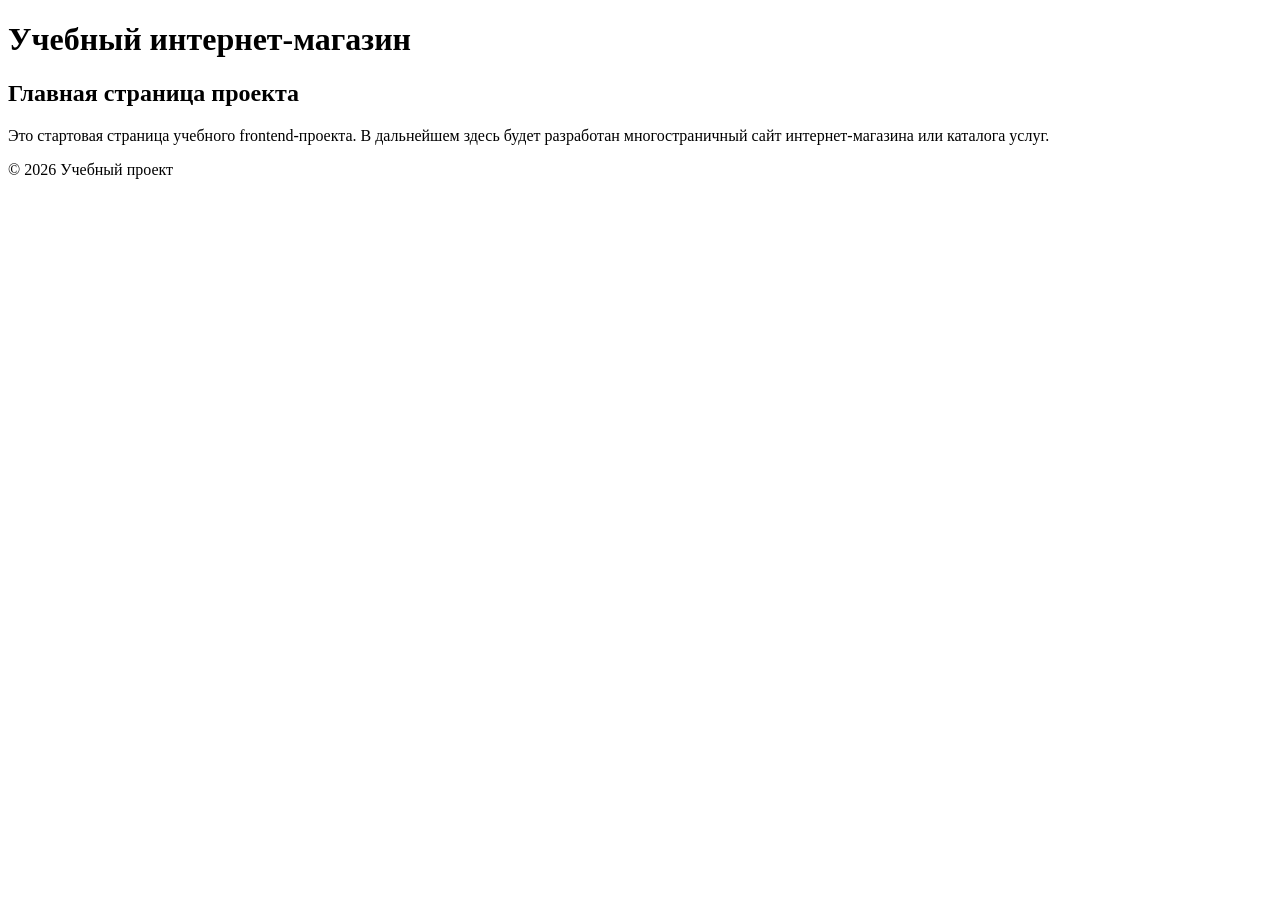
==== index.html @ 13e66a36 "feat: initialize frontend project structure" ====
<!DOCTYPE html>
<html lang="ru">
<head>
  <meta charset="UTF-8">
  <meta name="viewport" content="width=device-width, initial-scale=1.0">
  <title>Каталог товаров</title>
  <link rel="stylesheet" href="css/style.css">
</head>
<body>
  <header>
    <h1>Учебный интернет-магазин</h1>
  </header>

  <main>
    <section>
      <h2>Главная страница проекта</h2>
      <p>
        Это стартовая страница учебного frontend-проекта.
        В дальнейшем здесь будет разработан многостраничный сайт
        интернет-магазина или каталога услуг.
      </p>
    </section>
  </main>

  <footer>
    <p>&copy; 2026 Учебный проект</p>
  </footer>
</body>
</html>
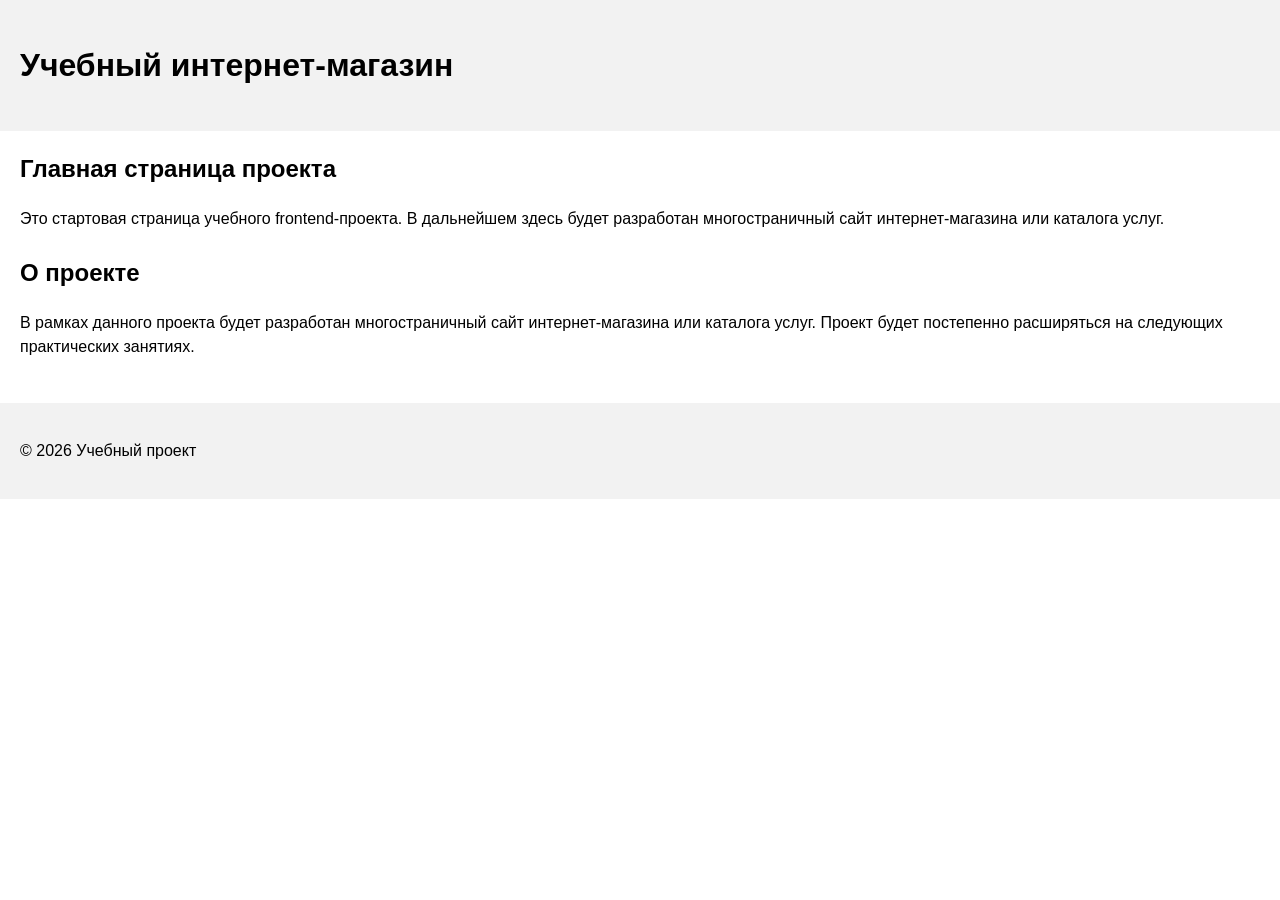
==== commit 312c53a6: "feat: add project description section" ====
--- a/index.html
+++ b/index.html
@@ -20,6 +20,14 @@
         интернет-магазина или каталога услуг.
       </p>
     </section>
+    <section>
+        <h2>О проекте</h2>
+        <p>
+            В рамках данного проекта будет разработан многостраничный сайт
+            интернет-магазина или каталога услуг. Проект будет постепенно
+            расширяться на следующих практических занятиях.
+        </p>
+    </section>
   </main>
 
   <footer>
--- a/css/style.css
+++ b/css/style.css
@@ -0,0 +1,27 @@
+body {
+  margin: 0;
+  font-family: Arial, sans-serif;
+  line-height: 1.5;
+}
+
+header,
+main,
+footer {
+  padding: 20px;
+}
+
+header {
+  background-color: #f2f2f2;
+}
+
+footer {
+  background-color: #f2f2f2;
+}
+
+section {
+  margin-bottom: 24px;
+}
+
+section h2 {
+  margin-top: 0;
+}
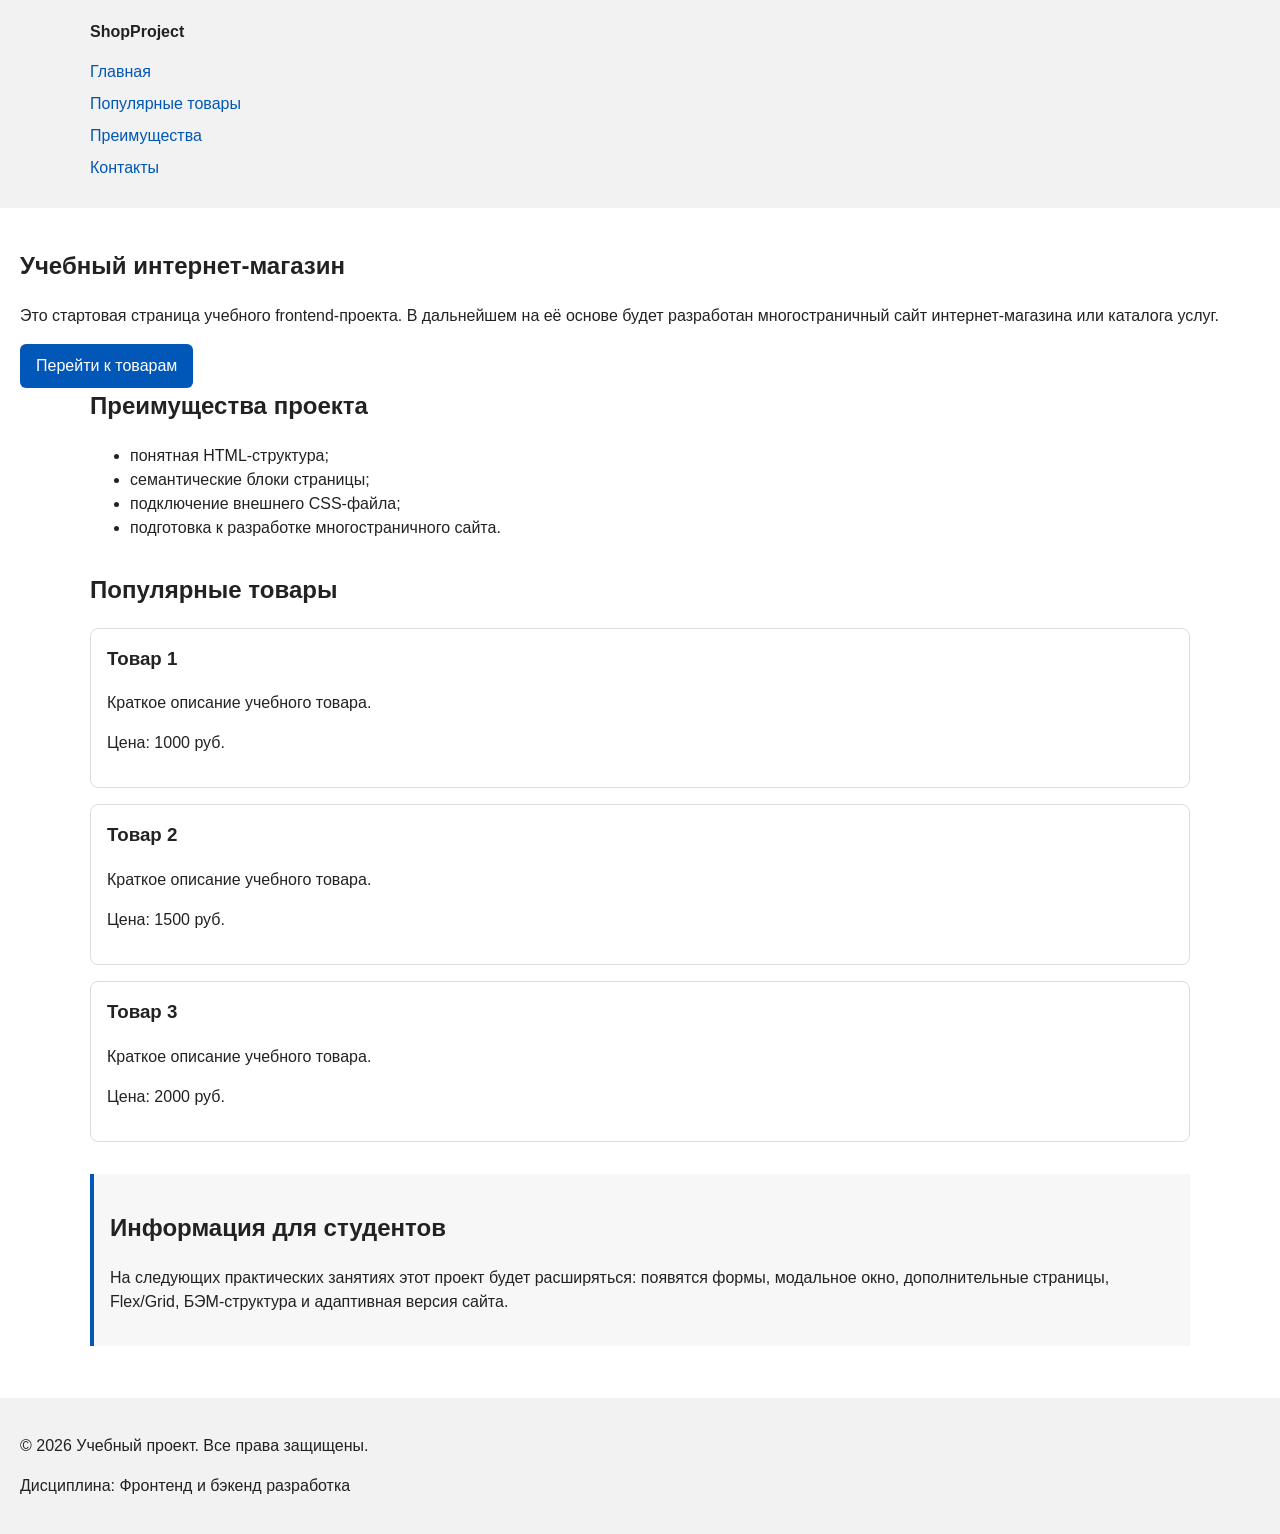
==== commit 35fc051a: "feat: add semantic HTML structure and base CSS styles" ====
--- a/index.html
+++ b/index.html
@@ -8,30 +8,73 @@
 </head>
 <body>
   <header>
-    <h1>Учебный интернет-магазин</h1>
+    <div class="site-header">
+        <a class="site-logo" href="index.html">ShopProject</a>
+
+        <nav class="site-nav" aria-label="Основная навигация">
+            <ul class="site-nav__list">
+                <li><a href="index.html">Главная</a></li>
+                <li><a href="#popular">Популярные товары</a></li>
+                <li><a href="#advantages">Преимущества</a></li>
+                <li><a href="#contacts">Контакты</a></li>
+            </ul>
+        </nav>
+    </div>
   </header>
+ 
+  <main>
+    <section class="hero">
+        <h1>Учебный интернет-магазин</h1>
+        <p>
+            Это стартовая страница учебного frontend-проекта.
+            В дальнейшем на её основе будет разработан многостраничный сайт
+            интернет-магазина или каталога услуг.
+        </p>
+        <a class="button" href="#popular">Перейти к товарам</a>
+    </section>
+    <section class="section" id="advantages">
+        <h2>Преимущества проекта</h2>
 
-  <main>
-    <section>
-      <h2>Главная страница проекта</h2>
-      <p>
-        Это стартовая страница учебного frontend-проекта.
-        В дальнейшем здесь будет разработан многостраничный сайт
-        интернет-магазина или каталога услуг.
-      </p>
+        <ul class="advantages-list">
+            <li>понятная HTML-структура;</li>
+            <li>семантические блоки страницы;</li>
+            <li>подключение внешнего CSS-файла;</li>
+            <li>подготовка к разработке многостраничного сайта.</li>
+        </ul>
     </section>
-    <section>
-        <h2>О проекте</h2>
+    <section class="section" id="popular">
+        <h2>Популярные товары</h2>
+
+        <article class="product-card">
+            <h3>Товар 1</h3>
+            <p>Краткое описание учебного товара.</p>
+            <p>Цена: 1000 руб.</p>
+        </article>
+
+        <article class="product-card">
+            <h3>Товар 2</h3>
+            <p>Краткое описание учебного товара.</p>
+            <p>Цена: 1500 руб.</p>
+        </article>
+
+        <article class="product-card">
+            <h3>Товар 3</h3>
+            <p>Краткое описание учебного товара.</p>
+            <p>Цена: 2000 руб.</p>
+        </article>
+    </section>
+    <aside class="aside-info">
+        <h2>Информация для студентов</h2>
         <p>
-            В рамках данного проекта будет разработан многостраничный сайт
-            интернет-магазина или каталога услуг. Проект будет постепенно
-            расширяться на следующих практических занятиях.
+            На следующих практических занятиях этот проект будет расширяться:
+            появятся формы, модальное окно, дополнительные страницы, Flex/Grid,
+            БЭМ-структура и адаптивная версия сайта.
         </p>
-    </section>
+    </aside>
   </main>
-
-  <footer>
-    <p>&copy; 2026 Учебный проект</p>
+  <footer id="contacts">
+    <p>&copy; 2026 Учебный проект. Все права защищены.</p>
+    <p>Дисциплина: Фронтенд и бэкенд разработка</p>
   </footer>
 </body>
 </html>
--- a/css/style.css
+++ b/css/style.css
@@ -1,8 +1,15 @@
+* {
+  box-sizing: border-box;
+}
+
 body {
   margin: 0;
   font-family: Arial, sans-serif;
   line-height: 1.5;
+  color: #222222;
+  background-color: #ffffff;
 }
+
 
 header,
 main,
@@ -17,11 +24,73 @@
 footer {
   background-color: #f2f2f2;
 }
-
-section {
-  margin-bottom: 24px;
+.site-header {
+  max-width: 1100px;
+  margin: 0 auto;
 }
 
-section h2 {
+.site-logo {
+  font-weight: bold;
+  text-decoration: none;
+  color: #222222;
+}
+
+.site-nav__list {
+  padding: 0;
+  margin: 16px 0 0;
+  list-style: none;
+}
+
+.site-nav__list li {
+  margin-bottom: 8px;
+}
+.site-nav__list a {
+  color: #0057b8;
+  text-decoration: none;
+}
+.site-nav__list a:hover {
+  text-decoration: underline;
+}
+*/
+.hero {
+  max-width: 1100px;
+  margin: 0 auto 32px;
+  padding: 32px 20px;
+  background-color: #eef5ff;
+  border-radius: 12px;
+}
+.section {
+  max-width: 1100px;
+  margin: 0 auto 32px;
+}
+.section h2 {
   margin-top: 0;
 }
+.product-card {
+  margin-bottom: 16px;
+  padding: 16px;
+  border: 1px solid #dddddd;
+  border-radius: 8px;
+  background-color: #ffffff;
+}
+.product-card h3 {
+  margin-top: 0;
+}
+.button {
+  display: inline-block;
+  padding: 10px 16px;
+  color: #ffffff;
+  background-color: #0057b8;
+  text-decoration: none;
+  border-radius: 6px;
+}
+.button:hover {
+  background-color: #003f86;
+}
+.aside-info {
+  max-width: 1100px;
+  margin: 0 auto 32px;
+  padding: 16px;
+  border-left: 4px solid #0057b8;
+  background-color: #f7f7f7;
+}
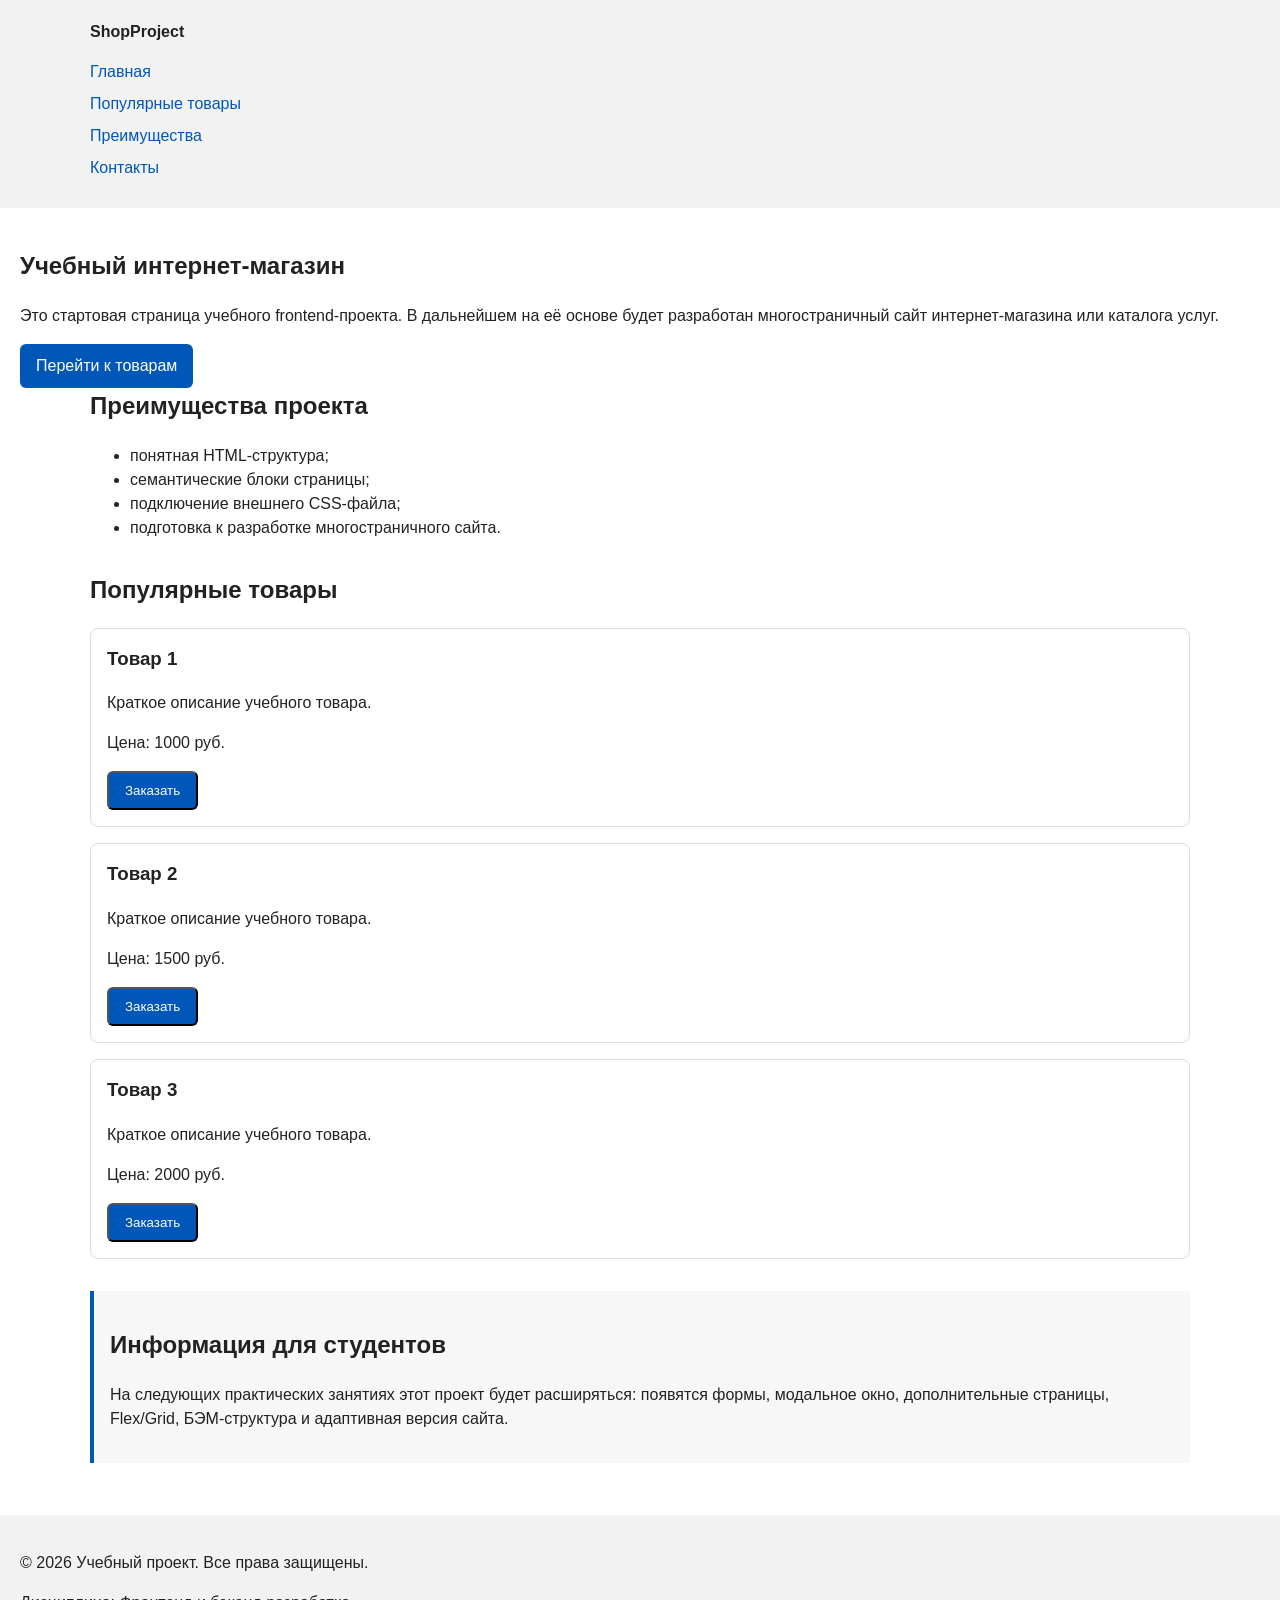
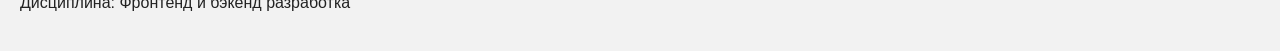
==== commit 2c35c049: "feat: add order form modal and validation" ====
--- a/index.html
+++ b/index.html
@@ -5,6 +5,7 @@
   <meta name="viewport" content="width=device-width, initial-scale=1.0">
   <title>Каталог товаров</title>
   <link rel="stylesheet" href="css/style.css">
+  <script src="js/main.js" defer></script>
 </head>
 <body>
   <header>
@@ -49,18 +50,28 @@
             <h3>Товар 1</h3>
             <p>Краткое описание учебного товара.</p>
             <p>Цена: 1000 руб.</p>
+            <button class="button product-card__button" type="button" data-product="Товар 1">
+                Заказать
+            </button>
+
         </article>
 
         <article class="product-card">
             <h3>Товар 2</h3>
             <p>Краткое описание учебного товара.</p>
             <p>Цена: 1500 руб.</p>
+            <button class="button product-card__button" type="button" data-product="Товар 2">
+                Заказать
+            </button>
         </article>
 
         <article class="product-card">
             <h3>Товар 3</h3>
             <p>Краткое описание учебного товара.</p>
             <p>Цена: 2000 руб.</p>
+            <button class="button product-card__button" type="button" data-product="Товар 3">
+                Заказать
+            </button>
         </article>
     </section>
     <aside class="aside-info">
@@ -76,5 +87,101 @@
     <p>&copy; 2026 Учебный проект. Все права защищены.</p>
     <p>Дисциплина: Фронтенд и бэкенд разработка</p>
   </footer>
+  <dialog class="order-dialog" id="order-dialog" aria-labelledby="order-dialog-title">
+  <h2 id="order-dialog-title">Оформление заявки</h2>
+
+  <form class="order-form" id="order-form" action="#" method="post" novalidate>
+    <input id="selected-product" name="selected-product" type="hidden">
+
+    <div class="form-field">
+      <label for="order-name">Имя</label>
+      <input
+        id="order-name"
+        name="name"
+        type="text"
+        placeholder="Введите ваше имя"
+        minlength="2"
+        autocomplete="given-name"
+        required
+      >
+    </div>
+
+    <div class="form-field">
+      <label for="order-email">E-mail</label>
+      <input
+        id="order-email"
+        name="email"
+        type="email"
+        placeholder="example@mail.ru"
+        autocomplete="email"
+        required
+      >
+    </div>
+
+    <div class="form-field">
+      <label for="order-phone">Телефон</label>
+      <input
+        id="order-phone"
+        name="phone"
+        type="tel"
+        inputmode="tel"
+        placeholder="+7 (900) 000-00-00"
+        pattern="^\+7 \(\d{3}\) \d{3}-\d{2}-\d{2}$"
+        required
+      >
+      <small>Формат: +7 (900) 000-00-00</small>
+    </div>
+
+    <div class="form-field">
+      <label for="order-date">Дата связи</label>
+      <input
+        id="order-date"
+        name="date"
+        type="date"
+      >
+    </div>
+
+    <div class="form-field">
+      <label for="order-topic">Тема заявки</label>
+      <select id="order-topic" name="topic" required>
+        <option value="">Выберите тему</option>
+        <option value="product">Заказ товара</option>
+        <option value="consultation">Консультация</option>
+        <option value="delivery">Доставка</option>
+      </select>
+    </div>
+
+    <div class="form-field">
+      <label for="order-comment">Комментарий</label>
+      <textarea
+        id="order-comment"
+        name="comment"
+        rows="4"
+        placeholder="Укажите дополнительную информацию"
+      ></textarea>
+    </div>
+
+    <div class="form-field form-field--checkbox">
+      <label>
+        <input
+          id="order-agreement"
+          name="agreement"
+          type="checkbox"
+          required
+        >
+        Я согласен на обработку данных
+      </label>
+    </div>
+
+    <div class="form-actions">
+      <button type="button" id="close-order-dialog">Закрыть</button>
+      <button type="submit">Отправить заявку</button>
+    </div>
+  </form>
+</dialog>
+
+<p class="success-message" id="success-message" hidden>
+  Форма успешно отправлена!
+</p>
 </body>
 </html>
--- a/css/style.css
+++ b/css/style.css
@@ -94,3 +94,58 @@
   border-left: 4px solid #0057b8;
   background-color: #f7f7f7;
 }
+.order-dialog {
+  width: min(100% - 32px, 560px);
+  padding: 24px;
+  border: none;
+  border-radius: 12px;
+}
+.order-dialog::backdrop {
+  background-color: rgba(0, 0, 0, 0.5);
+}
+.form-field {
+  margin-bottom: 16px;
+}
+.form-field label {
+  display: block;
+  margin-bottom: 6px;
+}
+.form-field input,
+.form-field select,
+.form-field textarea {
+  width: 100%;
+  padding: 10px 12px;
+  border: 1px solid #cccccc;
+  border-radius: 6px;
+  font: inherit;
+}
+.form-field input[type="checkbox"] {
+  width: auto;
+}
+.form-field small {
+  display: block;
+  margin-top: 4px;
+  color: #666666;
+}
+.form-field input:focus-visible,
+.form-field select:focus-visible,
+.form-field textarea:focus-visible,
+.form-actions button:focus-visible {
+  outline: 2px solid #0057b8;
+  outline-offset: 2px;
+}
+[aria-invalid="true"] {
+  border-color: #b00020;
+}
+.form-actions {
+  display: flex;
+  gap: 12px;
+  margin-top: 20px;
+}
+.success-message {
+  max-width: 1100px;
+  margin: 24px auto;
+  padding: 16px;
+  border-left: 4px solid #168a2f;
+  background-color: #eefaf0;
+}
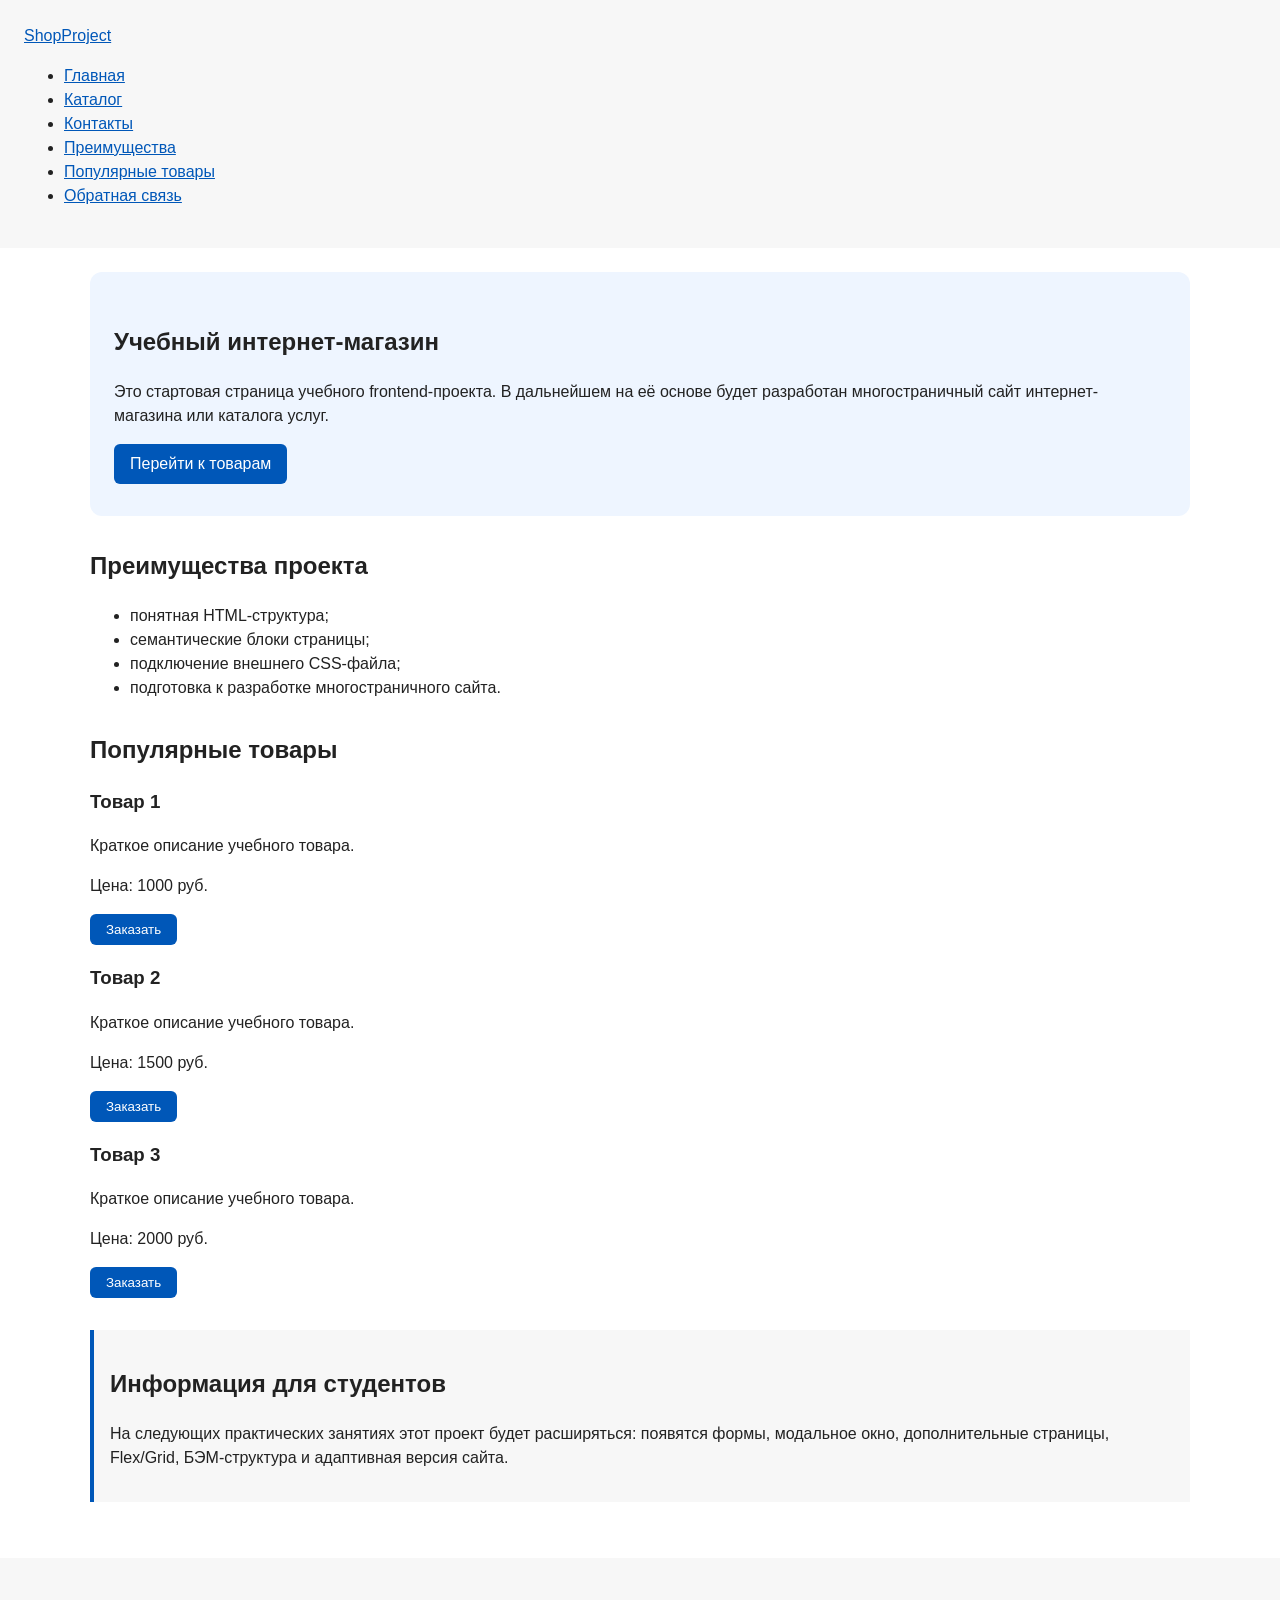
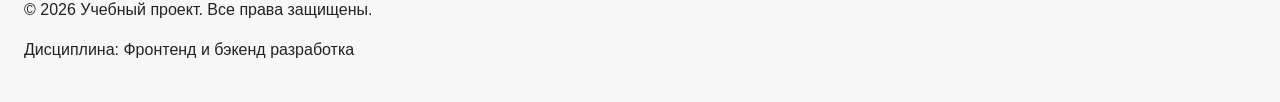
==== commit a3698ce0: "feat: add multi-page structure navigation and anchors" ====
--- a/index.html
+++ b/index.html
@@ -13,12 +13,14 @@
         <a class="site-logo" href="index.html">ShopProject</a>
 
         <nav class="site-nav" aria-label="Основная навигация">
-            <ul class="site-nav__list">
-                <li><a href="index.html">Главная</a></li>
-                <li><a href="#popular">Популярные товары</a></li>
-                <li><a href="#advantages">Преимущества</a></li>
-                <li><a href="#contacts">Контакты</a></li>
-            </ul>
+          <ul class="site-nav__list">
+            <li><a href="index.html">Главная</a></li>
+            <li><a href="catalog.html">Каталог</a></li>
+            <li><a href="contacts.html">Контакты</a></li>
+            <li><a href="index.html#advantages">Преимущества</a></li>
+            <li><a href="index.html#popular">Популярные товары</a></li>
+            <li><a href="index.html#contacts">Обратная связь</a></li>
+          </ul>
         </nav>
     </div>
   </header>
--- a/css/style.css
+++ b/css/style.css
@@ -1,3 +1,40 @@
+/* ===============================
+   1. Переменные проекта
+   =============================== */
+:root {
+  /* Основные цвета проекта */
+  --color-bg: #ffffff;
+  --color-text: #222222;
+  --color-muted: #666666;
+  --color-primary: #0057b8;
+  --color-primary-dark: #003f86;
+  --color-border: #dddddd;
+  --color-surface: #f7f7f7;
+  --color-surface-accent: #eef5ff;
+  --color-danger: #b00020;
+  --color-success: #168a2f;
+  --color-success-bg: #eefaf0;
+  --color-white: #ffffff;
+
+  /* Отступы */
+  --space-xs: 4px;
+  --space-sm: 8px;
+  --space-md: 16px;
+  --space-lg: 24px;
+  --space-xl: 32px;
+
+  /* Скругления */
+  --radius-sm: 6px;
+  --radius-md: 8px;
+  --radius-lg: 12px;
+
+  /* Размеры */
+  --container-width: 1100px;
+}
+
+/* ===============================
+   2. Базовые стили
+   =============================== */
 * {
   box-sizing: border-box;
 }
@@ -6,146 +43,175 @@
   margin: 0;
   font-family: Arial, sans-serif;
   line-height: 1.5;
-  color: #222222;
-  background-color: #ffffff;
-}
-
-
+  color: var(--color-text);
+  background-color: var(--color-bg);
+}
 header,
 main,
 footer {
-  padding: 20px;
-}
-
+  padding: var(--space-lg);
+}
 header {
-  background-color: #f2f2f2;
+  background-color: var(--color-surface);
 }
 
 footer {
-  background-color: #f2f2f2;
-}
-.site-header {
-  max-width: 1100px;
-  margin: 0 auto;
-}
-
-.site-logo {
-  font-weight: bold;
+  background-color: var(--color-surface);
+}
+
+/* ===============================
+   3. Общие элементы интерфейса
+   =============================== */
+a {
+  color: var(--color-primary);
+}
+
+a:hover {
+  color: var(--color-primary-dark);
+}
+
+a:focus-visible {
+  outline: 2px solid var(--color-primary);
+  outline-offset: 3px;
+}
+.button {
+  display: inline-block;
+  padding: var(--space-sm) var(--space-md);
+  color: var(--color-white);
+  background-color: var(--color-primary);
   text-decoration: none;
-  color: #222222;
-}
-
-.site-nav__list {
-  padding: 0;
-  margin: 16px 0 0;
-  list-style: none;
-}
-
-.site-nav__list li {
-  margin-bottom: 8px;
-}
-.site-nav__list a {
-  color: #0057b8;
-  text-decoration: none;
-}
-.site-nav__list a:hover {
-  text-decoration: underline;
-}
-*/
+  border: none;
+  border-radius: var(--radius-sm);
+  cursor: pointer;
+}
+
+.button:hover {
+  background-color: var(--color-primary-dark);
+}
+
+.button:focus-visible {
+  outline: 2px solid var(--color-primary);
+  outline-offset: 3px;
+}
+
+.button:disabled {
+  opacity: 0.6;
+  cursor: not-allowed;
+}
+
+/* ===============================
+   4. Компоненты страницы
+   =============================== */
 .hero {
-  max-width: 1100px;
-  margin: 0 auto 32px;
-  padding: 32px 20px;
-  background-color: #eef5ff;
-  border-radius: 12px;
-}
+  max-width: var(--container-width);
+  margin: 0 auto var(--space-xl);
+  padding: var(--space-xl) var(--space-lg);
+  background-color: var(--color-surface-accent);
+  border-radius: var(--radius-lg);
+}
+
 .section {
-  max-width: 1100px;
-  margin: 0 auto 32px;
-}
+  max-width: var(--container-width);
+  margin: 0 auto var(--space-xl);
+}
+
 .section h2 {
   margin-top: 0;
 }
-.product-card {
-  margin-bottom: 16px;
-  padding: 16px;
-  border: 1px solid #dddddd;
-  border-radius: 8px;
-  background-color: #ffffff;
-}
-.product-card h3 {
-  margin-top: 0;
-}
-.button {
-  display: inline-block;
-  padding: 10px 16px;
-  color: #ffffff;
-  background-color: #0057b8;
-  text-decoration: none;
-  border-radius: 6px;
-}
-.button:hover {
-  background-color: #003f86;
-}
 .aside-info {
-  max-width: 1100px;
-  margin: 0 auto 32px;
-  padding: 16px;
-  border-left: 4px solid #0057b8;
-  background-color: #f7f7f7;
-}
+  max-width: var(--container-width);
+  margin: 0 auto var(--space-xl);
+  padding: var(--space-md);
+  border-left: 4px solid var(--color-primary);
+  background-color: var(--color-surface);
+}
+
+/* ===============================
+   5. Форма и модальное окно
+   =============================== */
+
 .order-dialog {
   width: min(100% - 32px, 560px);
-  padding: 24px;
+  padding: var(--space-lg);
   border: none;
-  border-radius: 12px;
-}
+  border-radius: var(--radius-lg);
+}
+
 .order-dialog::backdrop {
   background-color: rgba(0, 0, 0, 0.5);
 }
+
 .form-field {
-  margin-bottom: 16px;
-}
+  margin-bottom: var(--space-md);
+}
+
 .form-field label {
   display: block;
-  margin-bottom: 6px;
-}
+  margin-bottom: var(--space-xs);
+}
+
 .form-field input,
 .form-field select,
 .form-field textarea {
   width: 100%;
   padding: 10px 12px;
-  border: 1px solid #cccccc;
-  border-radius: 6px;
+  border: 1px solid var(--color-border);
+  border-radius: var(--radius-sm);
   font: inherit;
 }
+
 .form-field input[type="checkbox"] {
   width: auto;
 }
+
 .form-field small {
   display: block;
-  margin-top: 4px;
-  color: #666666;
-}
+  margin-top: var(--space-xs);
+  color: var(--color-muted);
+}
+.form-field input:hover,
+.form-field select:hover,
+.form-field textarea:hover {
+  border-color: var(--color-primary);
+}
+
 .form-field input:focus-visible,
 .form-field select:focus-visible,
 .form-field textarea:focus-visible,
 .form-actions button:focus-visible {
-  outline: 2px solid #0057b8;
-  outline-offset: 2px;
-}
+  outline: 2px solid var(--color-primary);
+  outline-offset: 3px;
+}
+
 [aria-invalid="true"] {
-  border-color: #b00020;
-}
-.form-actions {
-  display: flex;
-  gap: 12px;
-  margin-top: 20px;
+  border-color: var(--color-danger);
 }
 .success-message {
-  max-width: 1100px;
-  margin: 24px auto;
-  padding: 16px;
-  border-left: 4px solid #168a2f;
-  background-color: #eefaf0;
-}
+  max-width: var(--container-width);
+  margin: var(--space-lg) auto;
+  padding: var(--space-md);
+  border-left: 4px solid var(--color-success);
+  background-color: var(--color-success-bg);
+}
+.breadcrumbs {
+  max-width: var(--container-width);
+  margin: 0 auto var(--space-md);
+  font-size: 14px;
+  color: var(--color-muted);
+}
+
+.breadcrumbs a {
+  color: var(--color-primary);
+}
+
+.breadcrumbs span::before {
+  content: " / ";
+  color: var(--color-muted);
+}
+html {
+  scroll-behavior: smooth;
+}
+:target {
+  outline: 2px dashed var(--color-primary);
+  outline-offset: 4px;
+}
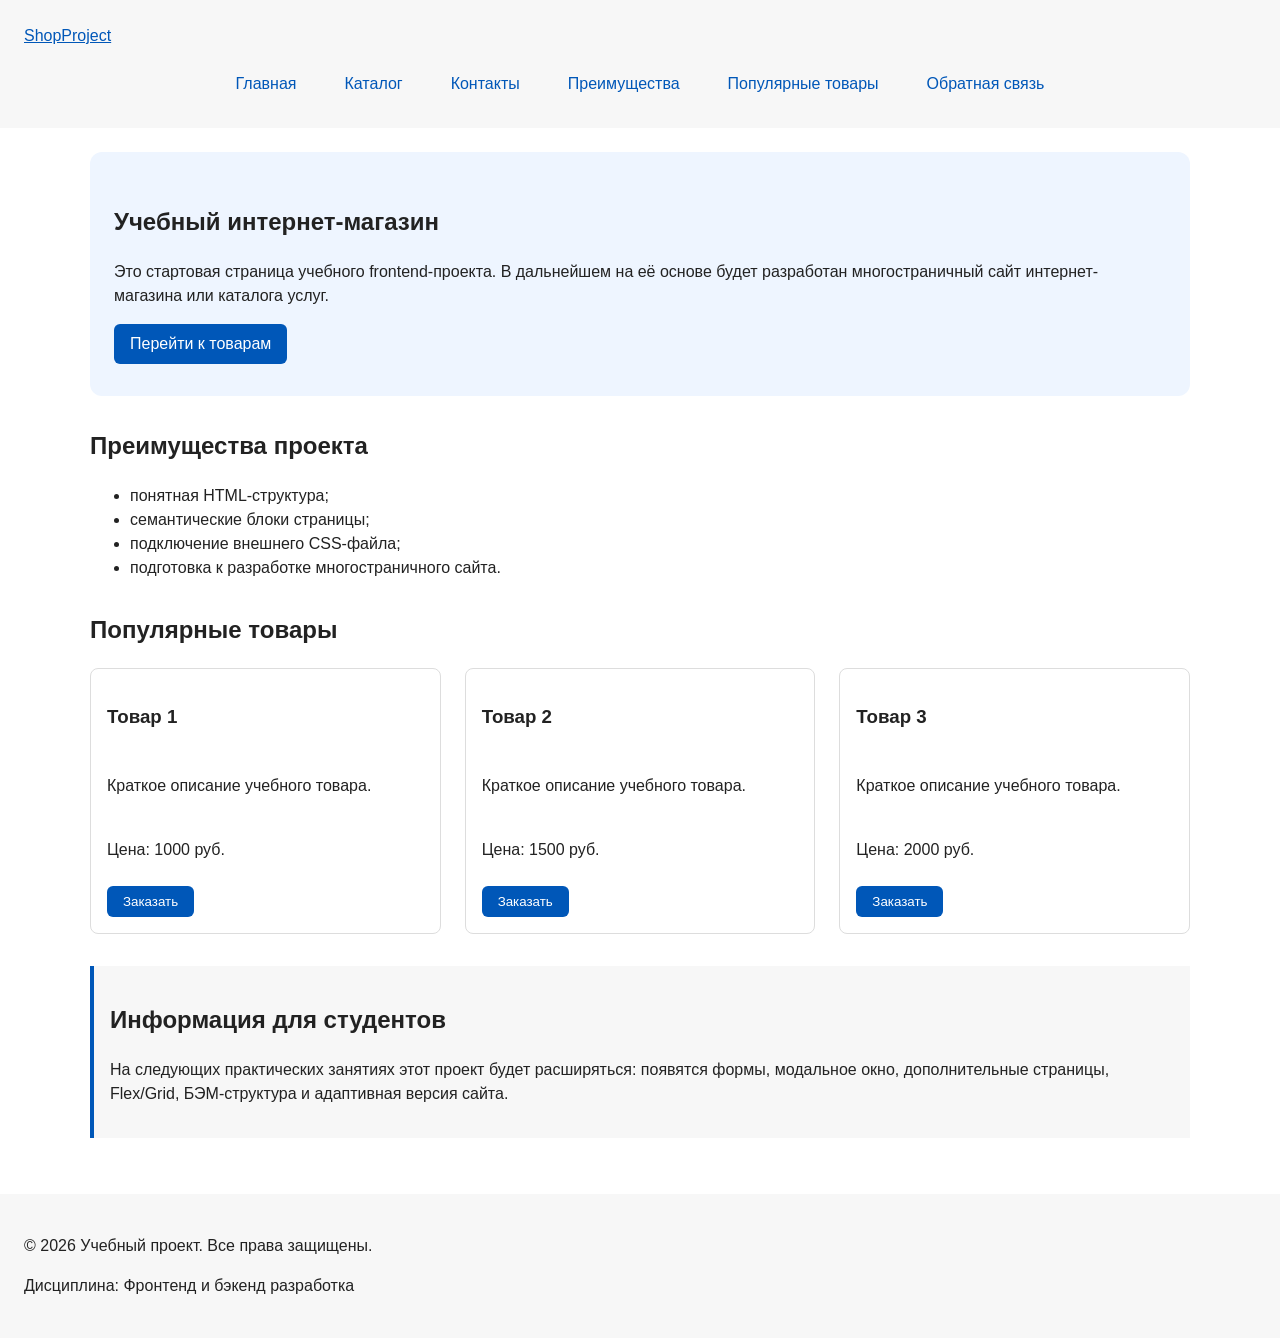
==== commit 77a008eb: "feat: add flex navigation and grid catalog layout" ====
--- a/index.html
+++ b/index.html
@@ -46,35 +46,35 @@
         </ul>
     </section>
     <section class="section" id="popular">
-        <h2>Популярные товары</h2>
-
+      <h2>Популярные товары</h2>
+      <div class="products-grid">
         <article class="product-card">
-            <h3>Товар 1</h3>
-            <p>Краткое описание учебного товара.</p>
-            <p>Цена: 1000 руб.</p>
-            <button class="button product-card__button" type="button" data-product="Товар 1">
-                Заказать
-            </button>
-
+          <h3>Товар 1</h3>
+          <p>Краткое описание учебного товара.</p>
+          <p>Цена: 1000 руб.</p>
+          <button class="button product-card__button" type="button" data-product="Товар 1">
+            Заказать
+          </button>
         </article>
 
         <article class="product-card">
-            <h3>Товар 2</h3>
-            <p>Краткое описание учебного товара.</p>
-            <p>Цена: 1500 руб.</p>
-            <button class="button product-card__button" type="button" data-product="Товар 2">
-                Заказать
-            </button>
+          <h3>Товар 2</h3>
+          <p>Краткое описание учебного товара.</p>
+          <p>Цена: 1500 руб.</p>
+          <button class="button product-card__button" type="button" data-product="Товар 2">
+            Заказать
+          </button>
         </article>
 
         <article class="product-card">
-            <h3>Товар 3</h3>
-            <p>Краткое описание учебного товара.</p>
-            <p>Цена: 2000 руб.</p>
-            <button class="button product-card__button" type="button" data-product="Товар 3">
-                Заказать
-            </button>
+          <h3>Товар 3</h3>
+          <p>Краткое описание учебного товара.</p>
+          <p>Цена: 2000 руб.</p>
+          <button class="button product-card__button" type="button" data-product="Товар 3">
+            Заказать
+          </button>
         </article>
+      </div>
     </section>
     <aside class="aside-info">
         <h2>Информация для студентов</h2>
--- a/css/style.css
+++ b/css/style.css
@@ -215,3 +215,93 @@
   outline: 2px dashed var(--color-primary);
   outline-offset: 4px;
 }
+.site-nav__list {
+  display: flex;
+  flex-wrap: wrap;
+  justify-content: center;
+  align-items: center;
+  gap: var(--space-md);
+  padding: 0;
+  margin: var(--space-md) 0 0;
+  list-style: none;
+}
+.site-nav__list a {
+  display: inline-block;
+  padding: var(--space-sm) var(--space-md);
+  color: var(--color-primary);
+  text-decoration: none;
+  border-radius: var(--radius-sm);
+}
+
+.site-nav__list a:hover {
+  color: var(--color-white);
+  background-color: var(--color-primary);
+}
+.products-grid {
+  display: grid;
+  grid-template-columns: repeat(3, 1fr);
+  gap: var(--space-lg);
+}
+.product-card {
+  display: flex;
+  flex-direction: column;
+  gap: var(--space-sm);
+  margin-bottom: 0;
+  padding: var(--space-md);
+  border: 1px solid var(--color-border);
+  border-radius: var(--radius-md);
+  background-color: var(--color-bg);
+}
+
+.product-card .button {
+  margin-top: auto;
+  align-self: flex-start;
+}
+.catalog-layout {
+  max-width: var(--container-width);
+  margin: 0 auto var(--space-xl);
+  display: grid;
+  grid-template-columns: 260px 1fr;
+  grid-template-areas: "filters products";
+  gap: var(--space-lg);
+}
+
+.catalog-filters {
+  grid-area: filters;
+  padding: var(--space-md);
+  border: 1px solid var(--color-border);
+  border-radius: var(--radius-md);
+  background-color: var(--color-surface);
+}
+
+.catalog-products {
+  grid-area: products;
+}
+.filters-form {
+  display: grid;
+  gap: var(--space-md);
+}
+
+.filters-form fieldset {
+  margin: 0;
+  padding: var(--space-md);
+  border: 1px solid var(--color-border);
+  border-radius: var(--radius-sm);
+}
+
+.filters-form legend {
+  font-weight: 700;
+}
+
+.filters-form label {
+  display: block;
+  margin-bottom: var(--space-sm);
+}
+
+.filters-form input[type="number"] {
+  width: 100%;
+  padding: 8px 10px;
+  border: 1px solid var(--color-border);
+  border-radius: var(--radius-sm);
+  font: inherit;
+}
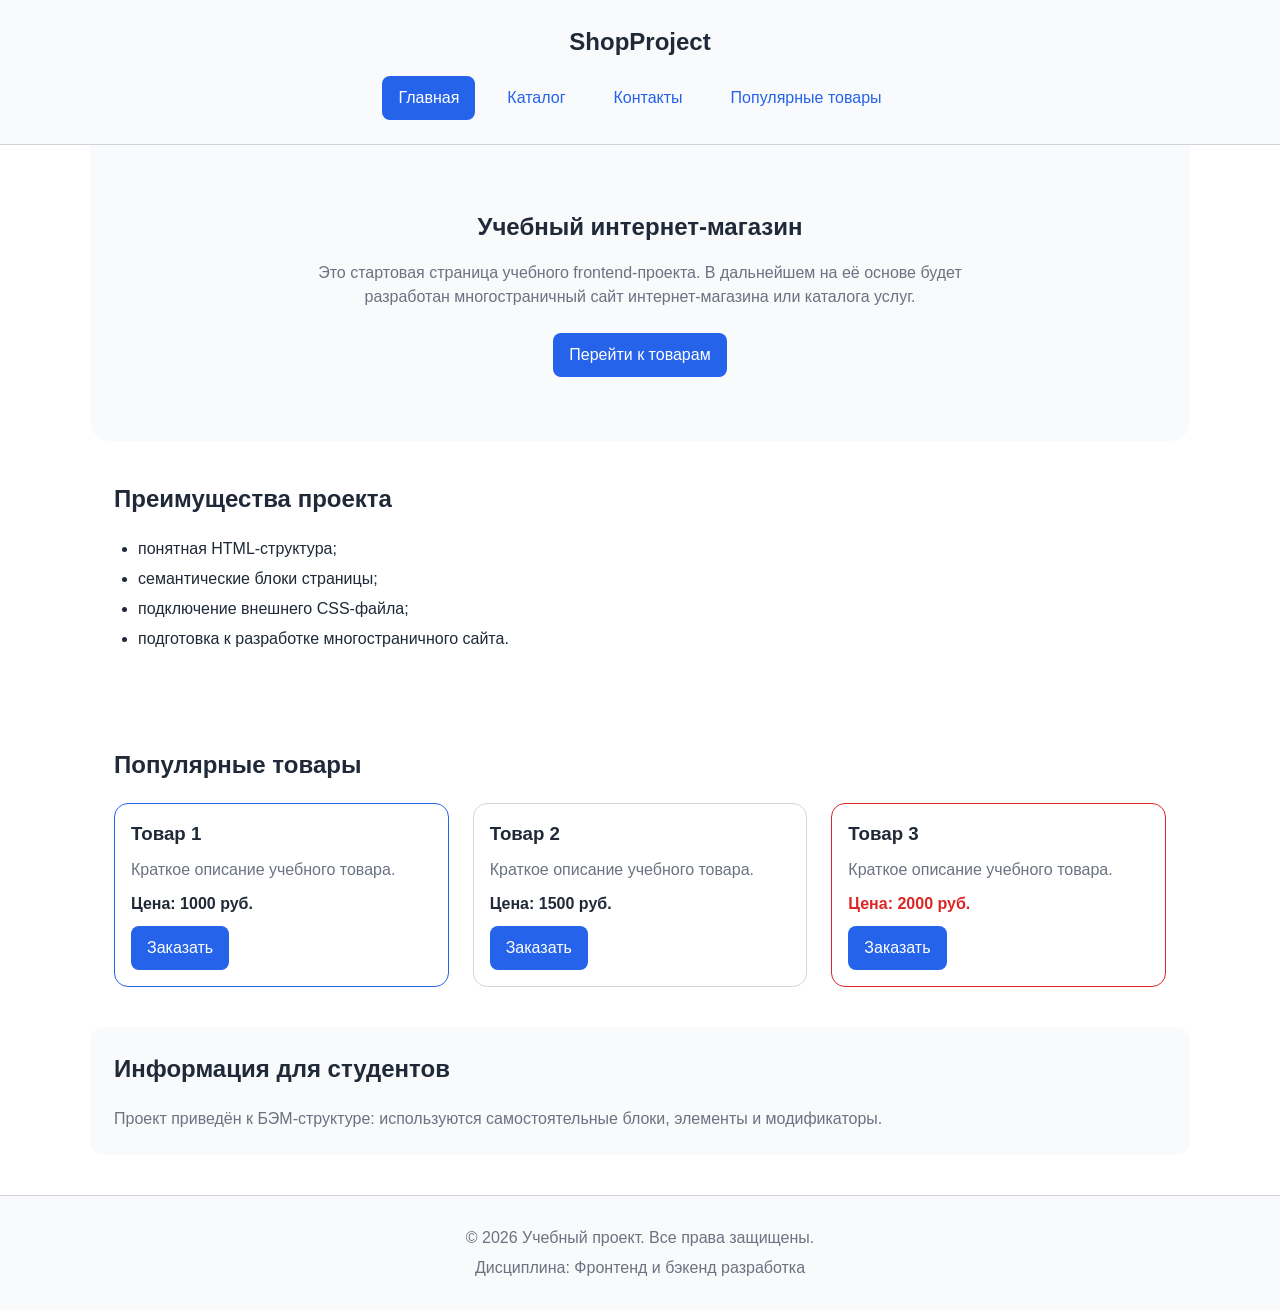
==== commit 3585d90c: "refactor: apply BEM naming to CSS classes" ====
--- a/index.html
+++ b/index.html
@@ -3,187 +3,138 @@
 <head>
   <meta charset="UTF-8">
   <meta name="viewport" content="width=device-width, initial-scale=1.0">
-  <title>Каталог товаров</title>
+  <meta name="description" content="Главная страница учебного интернет-магазина.">
+  <title>Учебный интернет-магазин</title>
   <link rel="stylesheet" href="css/style.css">
   <script src="js/main.js" defer></script>
 </head>
 <body>
-  <header>
-    <div class="site-header">
-        <a class="site-logo" href="index.html">ShopProject</a>
-
-        <nav class="site-nav" aria-label="Основная навигация">
-          <ul class="site-nav__list">
-            <li><a href="index.html">Главная</a></li>
-            <li><a href="catalog.html">Каталог</a></li>
-            <li><a href="contacts.html">Контакты</a></li>
-            <li><a href="index.html#advantages">Преимущества</a></li>
-            <li><a href="index.html#popular">Популярные товары</a></li>
-            <li><a href="index.html#contacts">Обратная связь</a></li>
-          </ul>
-        </nav>
+  <header class="site-header">
+    <div class="site-header__inner">
+      <a class="site-header__logo" href="index.html">ShopProject</a>
+      <nav class="site-nav" aria-label="Основная навигация">
+        <ul class="site-nav__list">
+          <li class="site-nav__item"><a class="site-nav__link site-nav__link--active" href="index.html">Главная</a></li>
+          <li class="site-nav__item"><a class="site-nav__link" href="catalog.html">Каталог</a></li>
+          <li class="site-nav__item"><a class="site-nav__link" href="contacts.html">Контакты</a></li>
+          <li class="site-nav__item"><a class="site-nav__link" href="index.html#popular">Популярные товары</a></li>
+        </ul>
+      </nav>
     </div>
   </header>
- 
   <main>
     <section class="hero">
-        <h1>Учебный интернет-магазин</h1>
-        <p>
-            Это стартовая страница учебного frontend-проекта.
-            В дальнейшем на её основе будет разработан многостраничный сайт
-            интернет-магазина или каталога услуг.
-        </p>
-        <a class="button" href="#popular">Перейти к товарам</a>
+      <h1 class="hero__title">Учебный интернет-магазин</h1>
+      <p class="hero__text">Это стартовая страница учебного frontend-проекта. В дальнейшем на её основе будет разработан многостраничный сайт интернет-магазина или каталога услуг.</p>
+      <a class="button button--primary hero__button" href="#popular">Перейти к товарам</a>
     </section>
+
     <section class="section" id="advantages">
-        <h2>Преимущества проекта</h2>
+      <h2 class="section__title">Преимущества проекта</h2>
+      <ul class="advantages-list">
+        <li class="advantages-list__item">понятная HTML-структура;</li>
+        <li class="advantages-list__item">семантические блоки страницы;</li>
+        <li class="advantages-list__item">подключение внешнего CSS-файла;</li>
+        <li class="advantages-list__item">подготовка к разработке многостраничного сайта.</li>
+      </ul>
+    </section>
 
-        <ul class="advantages-list">
-            <li>понятная HTML-структура;</li>
-            <li>семантические блоки страницы;</li>
-            <li>подключение внешнего CSS-файла;</li>
-            <li>подготовка к разработке многостраничного сайта.</li>
-        </ul>
-    </section>
     <section class="section" id="popular">
-      <h2>Популярные товары</h2>
+      <h2 class="section__title">Популярные товары</h2>
       <div class="products-grid">
+        <article class="product-card product-card--featured">
+          <h3 class="product-card__title">Товар 1</h3>
+          <p class="product-card__description">Краткое описание учебного товара.</p>
+          <p class="product-card__price">Цена: 1000 руб.</p>
+          <button class="button button--primary product-card__button" type="button" data-product="Товар 1">Заказать</button>
+        </article>
         <article class="product-card">
-          <h3>Товар 1</h3>
-          <p>Краткое описание учебного товара.</p>
-          <p>Цена: 1000 руб.</p>
-          <button class="button product-card__button" type="button" data-product="Товар 1">
-            Заказать
-          </button>
+          <h3 class="product-card__title">Товар 2</h3>
+          <p class="product-card__description">Краткое описание учебного товара.</p>
+          <p class="product-card__price">Цена: 1500 руб.</p>
+          <button class="button button--primary product-card__button" type="button" data-product="Товар 2">Заказать</button>
         </article>
-
-        <article class="product-card">
-          <h3>Товар 2</h3>
-          <p>Краткое описание учебного товара.</p>
-          <p>Цена: 1500 руб.</p>
-          <button class="button product-card__button" type="button" data-product="Товар 2">
-            Заказать
-          </button>
-        </article>
-
-        <article class="product-card">
-          <h3>Товар 3</h3>
-          <p>Краткое описание учебного товара.</p>
-          <p>Цена: 2000 руб.</p>
-          <button class="button product-card__button" type="button" data-product="Товар 3">
-            Заказать
-          </button>
+        <article class="product-card product-card--discount">
+          <h3 class="product-card__title">Товар 3</h3>
+          <p class="product-card__description">Краткое описание учебного товара.</p>
+          <p class="product-card__price">Цена: 2000 руб.</p>
+          <button class="button button--primary product-card__button" type="button" data-product="Товар 3">Заказать</button>
         </article>
       </div>
     </section>
-    <aside class="aside-info">
-        <h2>Информация для студентов</h2>
-        <p>
-            На следующих практических занятиях этот проект будет расширяться:
-            появятся формы, модальное окно, дополнительные страницы, Flex/Grid,
-            БЭМ-структура и адаптивная версия сайта.
-        </p>
+
+    <aside class="student-info">
+      <h2 class="student-info__title">Информация для студентов</h2>
+      <p class="student-info__text">Проект приведён к БЭМ-структуре: используются самостоятельные блоки, элементы и модификаторы.</p>
     </aside>
   </main>
-  <footer id="contacts">
-    <p>&copy; 2026 Учебный проект. Все права защищены.</p>
-    <p>Дисциплина: Фронтенд и бэкенд разработка</p>
+  <footer class="site-footer" id="contacts">
+    <div class="site-footer__inner">
+      <p class="site-footer__text">&copy; 2026 Учебный проект. Все права защищены.</p>
+      <p class="site-footer__text">Дисциплина: Фронтенд и бэкенд разработка</p>
+    </div>
   </footer>
   <dialog class="order-dialog" id="order-dialog" aria-labelledby="order-dialog-title">
-  <h2 id="order-dialog-title">Оформление заявки</h2>
+    <h2 class="order-dialog__title" id="order-dialog-title">Оформление заявки</h2>
+    <form class="order-form" id="order-form" action="#" method="post" novalidate>
+      <input id="selected-product" name="selected-product" type="hidden">
 
-  <form class="order-form" id="order-form" action="#" method="post" novalidate>
-    <input id="selected-product" name="selected-product" type="hidden">
+      <div class="order-form__field">
+        <label class="order-form__label" for="order-name">Имя</label>
+        <input class="order-form__input" id="order-name" name="name" type="text"
+               placeholder="Введите ваше имя" minlength="2" autocomplete="given-name" required>
+      </div>
 
-    <div class="form-field">
-      <label for="order-name">Имя</label>
-      <input
-        id="order-name"
-        name="name"
-        type="text"
-        placeholder="Введите ваше имя"
-        minlength="2"
-        autocomplete="given-name"
-        required
-      >
-    </div>
+      <div class="order-form__field">
+        <label class="order-form__label" for="order-email">E-mail</label>
+        <input class="order-form__input" id="order-email" name="email" type="email"
+               placeholder="example@mail.ru" autocomplete="email" required>
+      </div>
 
-    <div class="form-field">
-      <label for="order-email">E-mail</label>
-      <input
-        id="order-email"
-        name="email"
-        type="email"
-        placeholder="example@mail.ru"
-        autocomplete="email"
-        required
-      >
-    </div>
+      <div class="order-form__field">
+        <label class="order-form__label" for="order-phone">Телефон</label>
+        <input class="order-form__input" id="order-phone" name="phone" type="tel"
+               inputmode="tel" placeholder="+7 (900) 000-00-00"
+               pattern="^\+7 \(\d{3}\) \d{3}-\d{2}-\d{2}$" required>
+        <small class="order-form__hint">Формат: +7 (900) 000-00-00</small>
+      </div>
 
-    <div class="form-field">
-      <label for="order-phone">Телефон</label>
-      <input
-        id="order-phone"
-        name="phone"
-        type="tel"
-        inputmode="tel"
-        placeholder="+7 (900) 000-00-00"
-        pattern="^\+7 \(\d{3}\) \d{3}-\d{2}-\d{2}$"
-        required
-      >
-      <small>Формат: +7 (900) 000-00-00</small>
-    </div>
+      <div class="order-form__field">
+        <label class="order-form__label" for="order-date">Дата связи</label>
+        <input class="order-form__input" id="order-date" name="date" type="date">
+      </div>
 
-    <div class="form-field">
-      <label for="order-date">Дата связи</label>
-      <input
-        id="order-date"
-        name="date"
-        type="date"
-      >
-    </div>
+      <div class="order-form__field">
+        <label class="order-form__label" for="order-topic">Тема заявки</label>
+        <select class="order-form__select" id="order-topic" name="topic" required>
+          <option value="">Выберите тему</option>
+          <option value="product">Заказ товара</option>
+          <option value="consultation">Консультация</option>
+          <option value="delivery">Доставка</option>
+        </select>
+      </div>
 
-    <div class="form-field">
-      <label for="order-topic">Тема заявки</label>
-      <select id="order-topic" name="topic" required>
-        <option value="">Выберите тему</option>
-        <option value="product">Заказ товара</option>
-        <option value="consultation">Консультация</option>
-        <option value="delivery">Доставка</option>
-      </select>
-    </div>
+      <div class="order-form__field">
+        <label class="order-form__label" for="order-comment">Комментарий</label>
+        <textarea class="order-form__textarea" id="order-comment" name="comment" rows="4"
+                  placeholder="Укажите дополнительную информацию"></textarea>
+      </div>
 
-    <div class="form-field">
-      <label for="order-comment">Комментарий</label>
-      <textarea
-        id="order-comment"
-        name="comment"
-        rows="4"
-        placeholder="Укажите дополнительную информацию"
-      ></textarea>
-    </div>
+      <div class="order-form__field order-form__field--checkbox">
+        <label class="order-form__checkbox-label">
+          <input class="order-form__checkbox" id="order-agreement" name="agreement"
+                 type="checkbox" required>
+          Я согласен на обработку данных
+        </label>
+      </div>
 
-    <div class="form-field form-field--checkbox">
-      <label>
-        <input
-          id="order-agreement"
-          name="agreement"
-          type="checkbox"
-          required
-        >
-        Я согласен на обработку данных
-      </label>
-    </div>
+      <div class="order-form__actions">
+        <button class="button button--secondary" type="button" id="close-order-dialog">Закрыть</button>
+        <button class="button button--primary" type="submit">Отправить заявку</button>
+      </div>
+    </form>
+  </dialog>
 
-    <div class="form-actions">
-      <button type="button" id="close-order-dialog">Закрыть</button>
-      <button type="submit">Отправить заявку</button>
-    </div>
-  </form>
-</dialog>
-
-<p class="success-message" id="success-message" hidden>
-  Форма успешно отправлена!
-</p>
+  <p class="success-message" id="success-message" hidden>Форма успешно отправлена!</p>
 </body>
 </html>
--- a/css/style.css
+++ b/css/style.css
@@ -1,220 +1,56 @@
-/* ===============================
-   1. Переменные проекта
-   =============================== */
 :root {
-  /* Основные цвета проекта */
+  --color-primary: #2563eb;
+  --color-primary-dark: #1d4ed8;
+  --color-danger: #dc2626;
+  --color-text: #1f2937;
+  --color-muted: #6b7280;
   --color-bg: #ffffff;
-  --color-text: #222222;
-  --color-muted: #666666;
-  --color-primary: #0057b8;
-  --color-primary-dark: #003f86;
-  --color-border: #dddddd;
-  --color-surface: #f7f7f7;
-  --color-surface-accent: #eef5ff;
-  --color-danger: #b00020;
-  --color-success: #168a2f;
-  --color-success-bg: #eefaf0;
+  --color-surface: #f8fafc;
+  --color-border: #d1d5db;
   --color-white: #ffffff;
-
-  /* Отступы */
-  --space-xs: 4px;
-  --space-sm: 8px;
+  --container-width: 1100px;
+  --space-xs: 6px;
+  --space-sm: 10px;
   --space-md: 16px;
   --space-lg: 24px;
-  --space-xl: 32px;
-
-  /* Скругления */
-  --radius-sm: 6px;
-  --radius-md: 8px;
-  --radius-lg: 12px;
-
-  /* Размеры */
-  --container-width: 1100px;
-}
-
-/* ===============================
-   2. Базовые стили
-   =============================== */
-* {
-  box-sizing: border-box;
-}
+  --space-xl: 40px;
+  --radius-sm: 8px;
+  --radius-md: 14px;
+  --radius-lg: 20px;
+}
+
+* { box-sizing: border-box; }
+
+html { scroll-behavior: smooth; }
 
 body {
   margin: 0;
-  font-family: Arial, sans-serif;
+  font-family: Arial, Helvetica, sans-serif;
   line-height: 1.5;
   color: var(--color-text);
   background-color: var(--color-bg);
 }
-header,
-main,
-footer {
-  padding: var(--space-lg);
-}
-header {
-  background-color: var(--color-surface);
-}
-
-footer {
-  background-color: var(--color-surface);
-}
-
-/* ===============================
-   3. Общие элементы интерфейса
-   =============================== */
-a {
-  color: var(--color-primary);
-}
-
-a:hover {
-  color: var(--color-primary-dark);
-}
-
-a:focus-visible {
-  outline: 2px solid var(--color-primary);
-  outline-offset: 3px;
-}
-.button {
-  display: inline-block;
-  padding: var(--space-sm) var(--space-md);
-  color: var(--color-white);
-  background-color: var(--color-primary);
+
+.site-header {
+  background-color: var(--color-surface);
+  border-bottom: 1px solid var(--color-border);
+}
+
+.site-header__inner {
+  max-width: var(--container-width);
+  margin: 0 auto;
+  padding: var(--space-lg);
+}
+
+.site-header__logo {
+  display: block;
+  text-align: center;
+  font-size: 24px;
+  font-weight: 700;
+  color: var(--color-text);
   text-decoration: none;
-  border: none;
-  border-radius: var(--radius-sm);
-  cursor: pointer;
-}
-
-.button:hover {
-  background-color: var(--color-primary-dark);
-}
-
-.button:focus-visible {
-  outline: 2px solid var(--color-primary);
-  outline-offset: 3px;
-}
-
-.button:disabled {
-  opacity: 0.6;
-  cursor: not-allowed;
-}
-
-/* ===============================
-   4. Компоненты страницы
-   =============================== */
-.hero {
-  max-width: var(--container-width);
-  margin: 0 auto var(--space-xl);
-  padding: var(--space-xl) var(--space-lg);
-  background-color: var(--color-surface-accent);
-  border-radius: var(--radius-lg);
-}
-
-.section {
-  max-width: var(--container-width);
-  margin: 0 auto var(--space-xl);
-}
-
-.section h2 {
-  margin-top: 0;
-}
-.aside-info {
-  max-width: var(--container-width);
-  margin: 0 auto var(--space-xl);
-  padding: var(--space-md);
-  border-left: 4px solid var(--color-primary);
-  background-color: var(--color-surface);
-}
-
-/* ===============================
-   5. Форма и модальное окно
-   =============================== */
-
-.order-dialog {
-  width: min(100% - 32px, 560px);
-  padding: var(--space-lg);
-  border: none;
-  border-radius: var(--radius-lg);
-}
-
-.order-dialog::backdrop {
-  background-color: rgba(0, 0, 0, 0.5);
-}
-
-.form-field {
-  margin-bottom: var(--space-md);
-}
-
-.form-field label {
-  display: block;
-  margin-bottom: var(--space-xs);
-}
-
-.form-field input,
-.form-field select,
-.form-field textarea {
-  width: 100%;
-  padding: 10px 12px;
-  border: 1px solid var(--color-border);
-  border-radius: var(--radius-sm);
-  font: inherit;
-}
-
-.form-field input[type="checkbox"] {
-  width: auto;
-}
-
-.form-field small {
-  display: block;
-  margin-top: var(--space-xs);
-  color: var(--color-muted);
-}
-.form-field input:hover,
-.form-field select:hover,
-.form-field textarea:hover {
-  border-color: var(--color-primary);
-}
-
-.form-field input:focus-visible,
-.form-field select:focus-visible,
-.form-field textarea:focus-visible,
-.form-actions button:focus-visible {
-  outline: 2px solid var(--color-primary);
-  outline-offset: 3px;
-}
-
-[aria-invalid="true"] {
-  border-color: var(--color-danger);
-}
-.success-message {
-  max-width: var(--container-width);
-  margin: var(--space-lg) auto;
-  padding: var(--space-md);
-  border-left: 4px solid var(--color-success);
-  background-color: var(--color-success-bg);
-}
-.breadcrumbs {
-  max-width: var(--container-width);
-  margin: 0 auto var(--space-md);
-  font-size: 14px;
-  color: var(--color-muted);
-}
-
-.breadcrumbs a {
-  color: var(--color-primary);
-}
-
-.breadcrumbs span::before {
-  content: " / ";
-  color: var(--color-muted);
-}
-html {
-  scroll-behavior: smooth;
-}
-:target {
-  outline: 2px dashed var(--color-primary);
-  outline-offset: 4px;
-}
+}
+
 .site-nav__list {
   display: flex;
   flex-wrap: wrap;
@@ -225,7 +61,8 @@
   margin: var(--space-md) 0 0;
   list-style: none;
 }
-.site-nav__list a {
+
+.site-nav__link {
   display: inline-block;
   padding: var(--space-sm) var(--space-md);
   color: var(--color-primary);
@@ -233,75 +70,195 @@
   border-radius: var(--radius-sm);
 }
 
-.site-nav__list a:hover {
+.site-nav__link:hover,
+.site-nav__link--active {
   color: var(--color-white);
   background-color: var(--color-primary);
 }
+
+.site-nav__link:focus-visible,
+.button:focus-visible,
+.order-form__input:focus-visible,
+.order-form__select:focus-visible,
+.order-form__textarea:focus-visible,
+.catalog-filters__input:focus-visible {
+  outline: 2px solid var(--color-primary);
+  outline-offset: 3px;
+}
+
+.hero,
+.section,
+.student-info,
+.catalog-layout,
+.breadcrumbs {
+  max-width: var(--container-width);
+  margin-left: auto;
+  margin-right: auto;
+}
+
+.hero {
+  padding: 64px var(--space-lg);
+  text-align: center;
+  background-color: var(--color-surface);
+  border-radius: 0 0 var(--radius-lg) var(--radius-lg);
+}
+
+.hero__title { margin: 0 0 var(--space-md); }
+.hero__text { max-width: 720px; margin: 0 auto var(--space-lg); color: var(--color-muted); }
+
+.section { padding: var(--space-xl) var(--space-lg); }
+.section__title { margin-top: 0; }
+.section__text { color: var(--color-muted); }
+
+.advantages-list,
+.contacts-list { padding-left: var(--space-lg); }
+.advantages-list__item,
+.contacts-list__item { margin-bottom: var(--space-xs); }
+
 .products-grid {
   display: grid;
   grid-template-columns: repeat(3, 1fr);
   gap: var(--space-lg);
 }
+
 .product-card {
   display: flex;
   flex-direction: column;
   gap: var(--space-sm);
-  margin-bottom: 0;
   padding: var(--space-md);
   border: 1px solid var(--color-border);
   border-radius: var(--radius-md);
   background-color: var(--color-bg);
 }
 
-.product-card .button {
-  margin-top: auto;
-  align-self: flex-start;
-}
+.product-card:hover,
+.product-card--featured { border-color: var(--color-primary); }
+.product-card--discount { border-color: var(--color-danger); }
+.product-card__title,
+.product-card__description,
+.product-card__price { margin: 0; }
+.product-card__description { color: var(--color-muted); }
+.product-card__price { font-weight: 700; }
+.product-card--discount .product-card__price { color: var(--color-danger); }
+.product-card__button { margin-top: auto; align-self: flex-start; }
+
+.student-info {
+  margin-bottom: var(--space-xl);
+  padding: var(--space-lg);
+  background-color: var(--color-surface);
+  border-radius: var(--radius-md);
+}
+.student-info__title { margin-top: 0; }
+.student-info__text { margin-bottom: 0; color: var(--color-muted); }
+
+.breadcrumbs {
+  padding: var(--space-lg) var(--space-lg) 0;
+  font-size: 14px;
+  color: var(--color-muted);
+}
+.breadcrumbs__link { color: var(--color-primary); }
+.breadcrumbs__current::before { content: " / "; color: var(--color-muted); }
+
 .catalog-layout {
-  max-width: var(--container-width);
-  margin: 0 auto var(--space-xl);
   display: grid;
   grid-template-columns: 260px 1fr;
-  grid-template-areas: "filters products";
   gap: var(--space-lg);
+  padding: 0 var(--space-lg) var(--space-xl);
 }
 
 .catalog-filters {
-  grid-area: filters;
+  align-self: start;
   padding: var(--space-md);
   border: 1px solid var(--color-border);
   border-radius: var(--radius-md);
   background-color: var(--color-surface);
 }
-
-.catalog-products {
-  grid-area: products;
-}
-.filters-form {
-  display: grid;
-  gap: var(--space-md);
-}
-
-.filters-form fieldset {
-  margin: 0;
-  padding: var(--space-md);
-  border: 1px solid var(--color-border);
-  border-radius: var(--radius-sm);
-}
-
-.filters-form legend {
-  font-weight: 700;
-}
-
-.filters-form label {
-  display: block;
-  margin-bottom: var(--space-sm);
-}
-
-.filters-form input[type="number"] {
+.catalog-filters__title,
+.catalog-products__title { margin-top: 0; }
+.catalog-filters__group {
+  margin: 0 0 var(--space-md);
+  padding: var(--space-md);
+  border: 1px solid var(--color-border);
+  border-radius: var(--radius-sm);
+}
+.catalog-filters__legend { font-weight: 700; }
+.catalog-filters__option { display: block; margin-bottom: var(--space-sm); }
+.catalog-filters__label { display: block; margin: var(--space-sm) 0 var(--space-xs); }
+.catalog-filters__input {
   width: 100%;
-  padding: 8px 10px;
+  padding: 10px 12px;
   border: 1px solid var(--color-border);
   border-radius: var(--radius-sm);
   font: inherit;
 }
+
+.button {
+  display: inline-block;
+  padding: var(--space-sm) var(--space-md);
+  border: none;
+  border-radius: var(--radius-sm);
+  font: inherit;
+  text-decoration: none;
+  cursor: pointer;
+}
+.button--primary { color: var(--color-white); background-color: var(--color-primary); }
+.button--primary:hover { background-color: var(--color-primary-dark); }
+.button--secondary { color: var(--color-primary); background-color: transparent; border: 1px solid var(--color-primary); }
+.button--secondary:hover { color: var(--color-white); background-color: var(--color-primary); }
+.button:disabled,
+.button--disabled { opacity: 0.6; cursor: not-allowed; }
+
+.order-dialog {
+  width: min(100% - 32px, 560px);
+  padding: var(--space-lg);
+  border: none;
+  border-radius: var(--radius-lg);
+}
+.order-dialog::backdrop { background-color: rgba(0, 0, 0, 0.5); }
+.order-dialog__title { margin-top: 0; }
+
+.order-form__field { margin-bottom: var(--space-md); }
+.order-form__label { display: block; margin-bottom: var(--space-xs); }
+.order-form__input,
+.order-form__select,
+.order-form__textarea {
+  width: 100%;
+  padding: 10px 12px;
+  border: 1px solid var(--color-border);
+  border-radius: var(--radius-sm);
+  font: inherit;
+}
+.order-form__input:hover,
+.order-form__select:hover,
+.order-form__textarea:hover { border-color: var(--color-primary); }
+.order-form__textarea { resize: vertical; }
+.order-form__hint { display: block; margin-top: var(--space-xs); color: var(--color-muted); }
+.order-form__checkbox-label { display: flex; gap: var(--space-sm); align-items: center; }
+.order-form__actions { display: flex; gap: var(--space-md); margin-top: var(--space-lg); }
+
+.success-message {
+  max-width: var(--container-width);
+  margin: var(--space-lg) auto;
+  padding: var(--space-md);
+  text-align: center;
+  border: 1px solid var(--color-primary);
+  border-radius: var(--radius-sm);
+}
+
+.site-footer {
+  margin-top: var(--space-xl);
+  background-color: var(--color-surface);
+  border-top: 1px solid var(--color-border);
+}
+.site-footer__inner {
+  max-width: var(--container-width);
+  margin: 0 auto;
+  padding: var(--space-lg);
+  text-align: center;
+}
+.site-footer__text { margin: var(--space-xs) 0; color: var(--color-muted); }
+
+@media (max-width: 800px) {
+  .products-grid { grid-template-columns: 1fr; }
+  .catalog-layout { grid-template-columns: 1fr; }
+}
